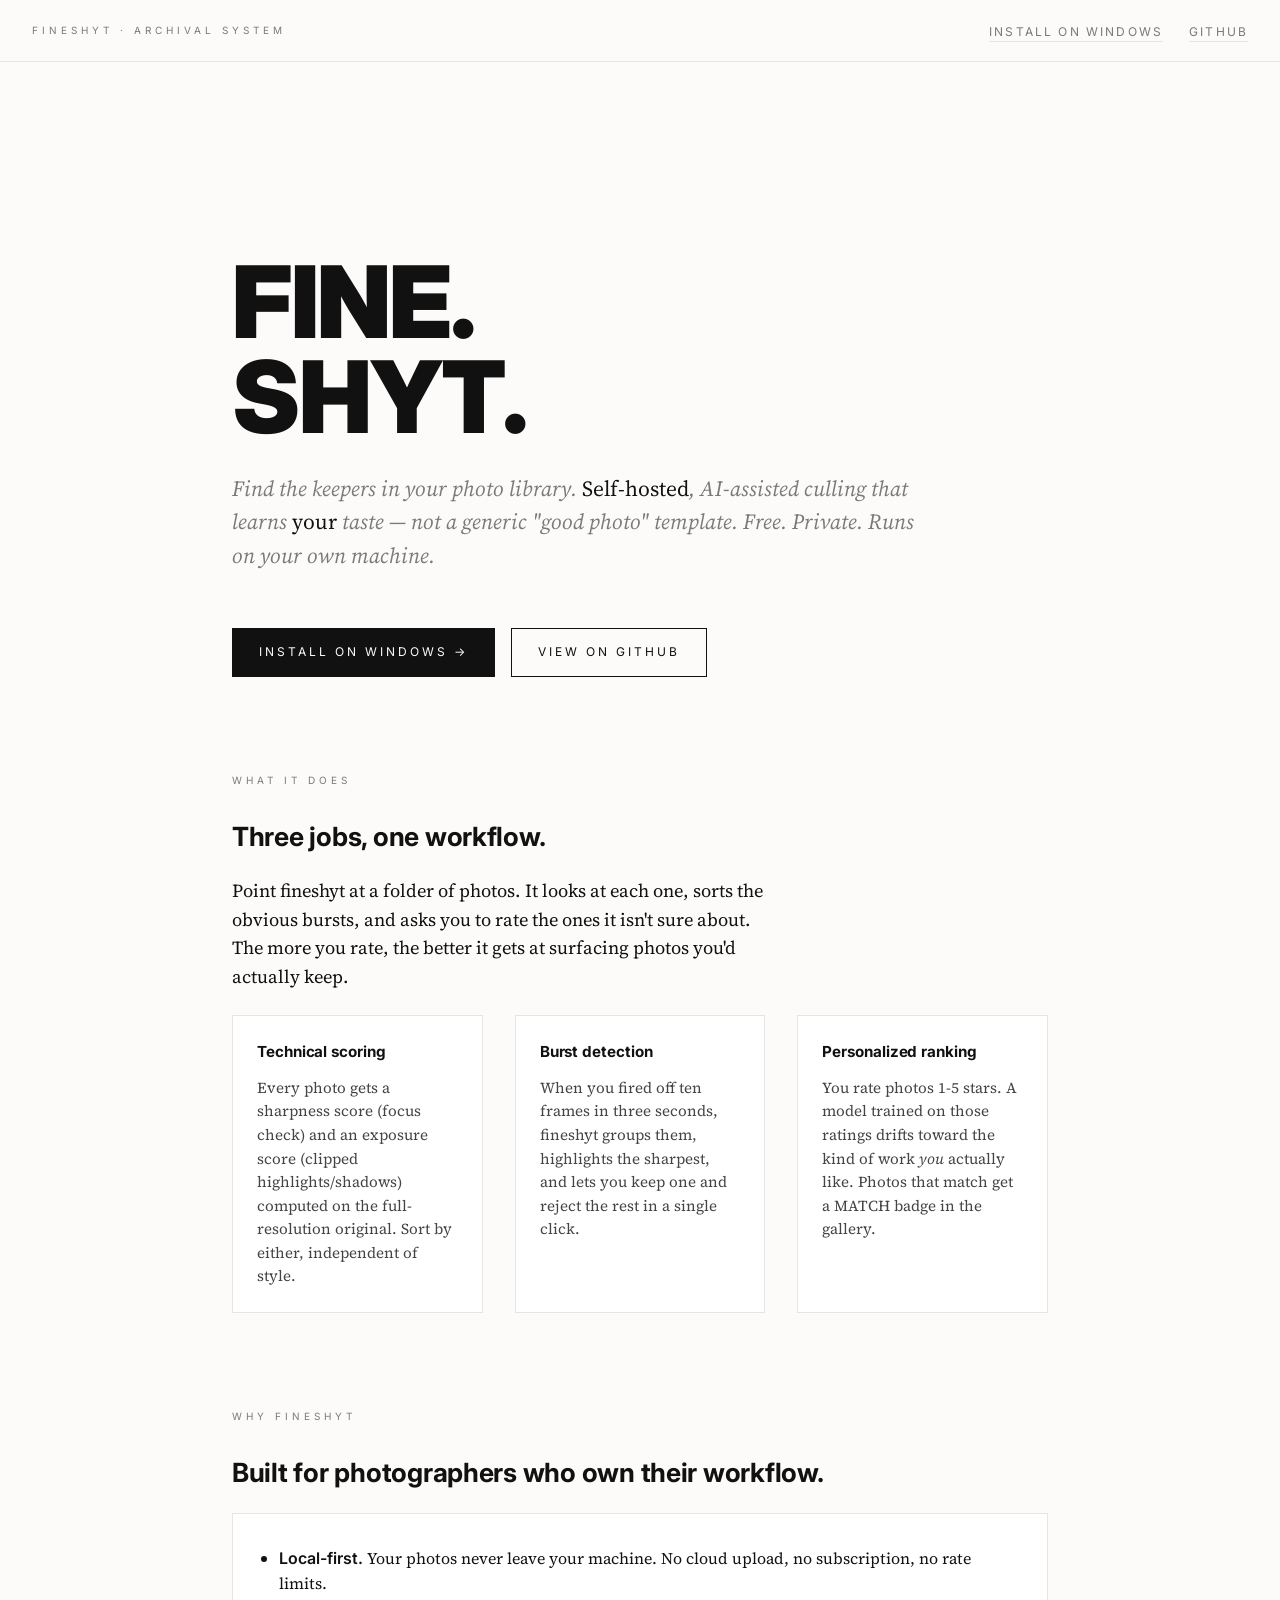
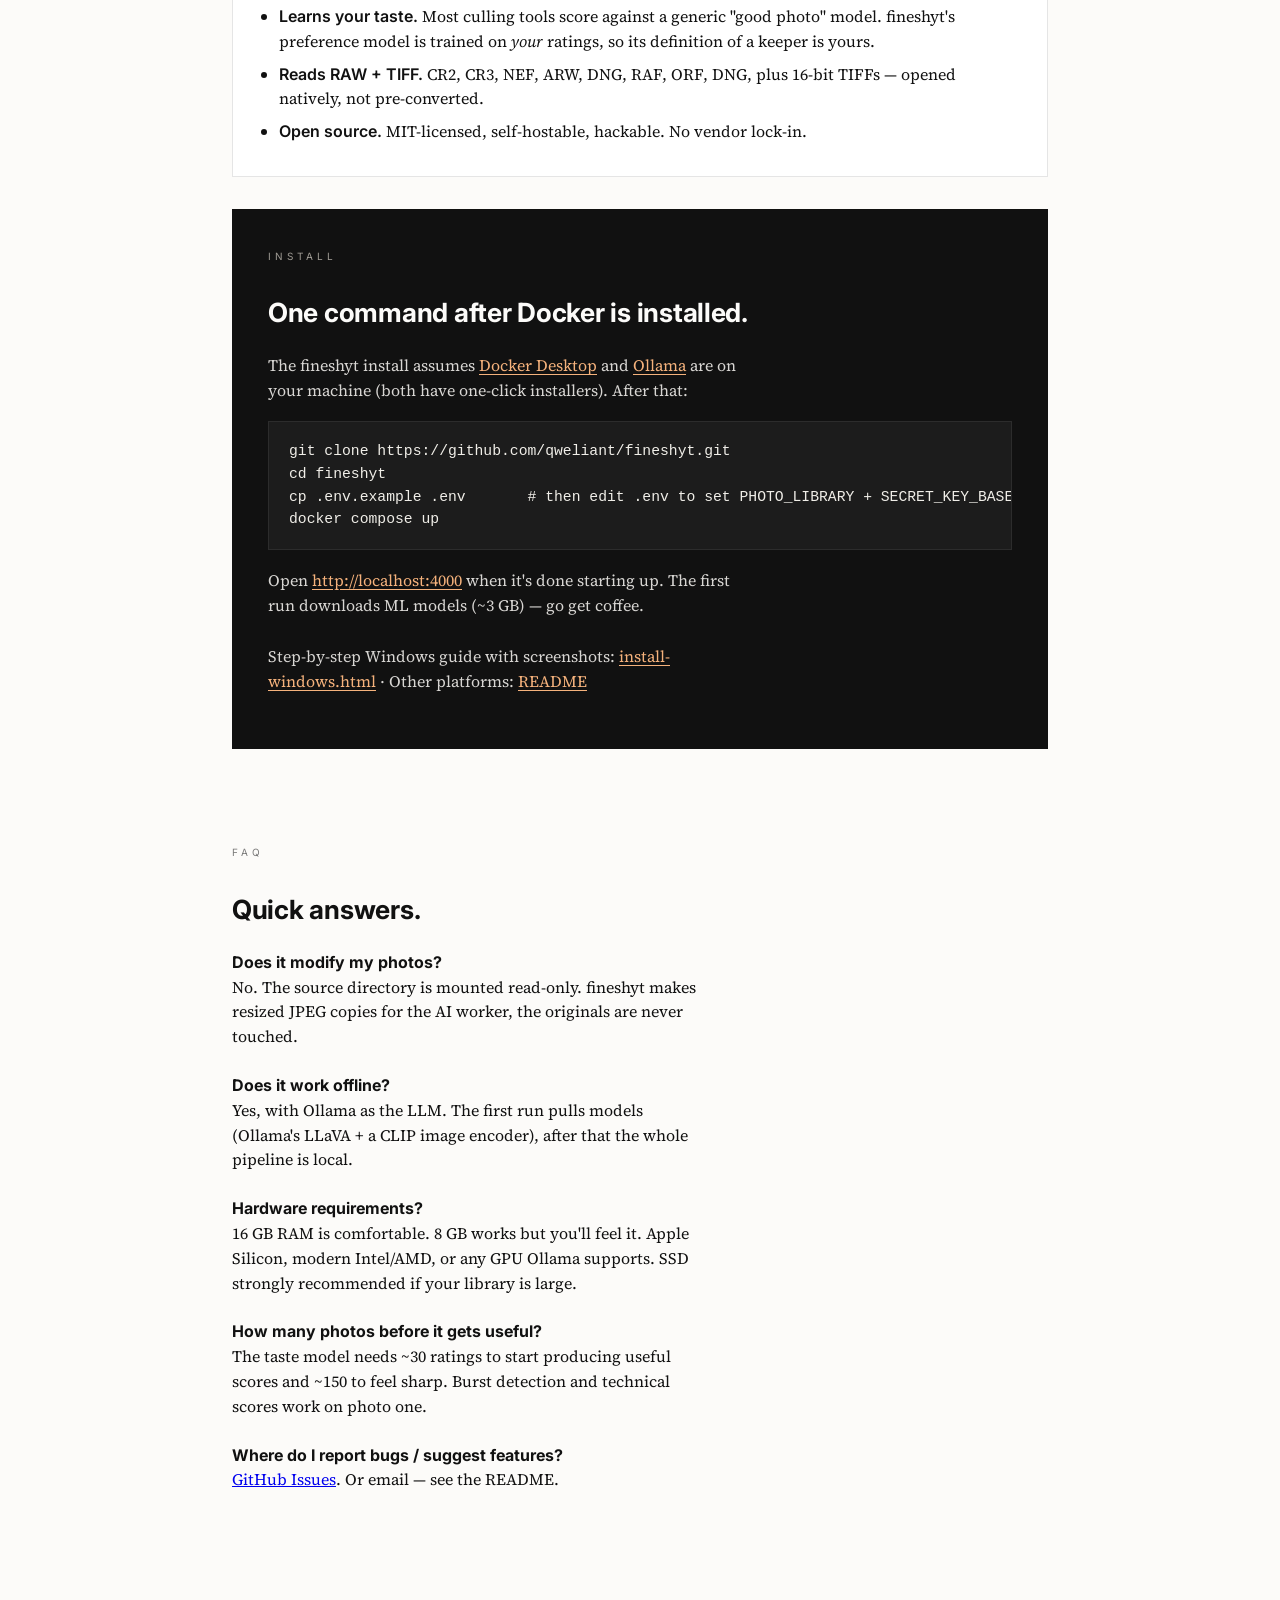
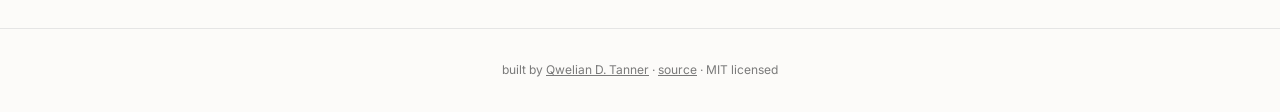
==== docs/index.html @ c496fc42 "windows nd docker distro" ====
<!doctype html>
<html lang="en">
<head>
<meta charset="utf-8" />
<meta name="viewport" content="width=device-width, initial-scale=1" />
<title>fineshyt — find the keepers in your photo library</title>
<meta name="description" content="Self-hosted, AI-assisted photo culling that learns your taste. Free, private, runs on your own machine." />
<meta property="og:title" content="fineshyt — find the keepers in your photo library" />
<meta property="og:description" content="Self-hosted, AI-assisted photo culling that learns your taste. Free, private, runs on your own machine." />
<meta property="og:type" content="website" />
<link rel="preconnect" href="https://fonts.googleapis.com" />
<link rel="preconnect" href="https://fonts.gstatic.com" crossorigin />
<link href="https://fonts.googleapis.com/css2?family=Inter:wght@400;500;700;900&family=Source+Serif+4:ital,wght@0,400;0,600;1,400&display=swap" rel="stylesheet" />
<style>
  :root {
    --bg: #fcfbf9;
    --ink: #111111;
    --muted: #7a7a7a;
    --line: #e5e5e5;
    --accent: #b94900;
  }
  * { box-sizing: border-box; }
  html, body { margin: 0; padding: 0; }
  body {
    background: var(--bg);
    color: var(--ink);
    font-family: "Source Serif 4", Georgia, serif;
    -webkit-font-smoothing: antialiased;
    text-rendering: optimizeLegibility;
    line-height: 1.55;
  }
  ::selection { background: var(--ink); color: var(--bg); }

  .sans { font-family: "Inter", system-ui, sans-serif; }
  .micro {
    font-family: "Inter", sans-serif;
    text-transform: uppercase;
    letter-spacing: 0.4em;
    font-size: 10px;
    color: var(--muted);
  }

  header {
    border-bottom: 1px solid var(--line);
    padding: 18px 32px;
    display: flex;
    justify-content: space-between;
    align-items: center;
  }
  header .links a {
    font-family: "Inter", sans-serif;
    font-size: 12px;
    text-transform: uppercase;
    letter-spacing: 0.18em;
    color: var(--muted);
    text-decoration: none;
    border-bottom: 1px solid var(--line);
    padding-bottom: 2px;
    margin-left: 22px;
  }
  header .links a:hover { color: var(--ink); border-color: var(--ink); }

  main { max-width: 880px; margin: 0 auto; padding: 96px 32px 120px; }

  .hero h1 {
    font-family: "Inter", sans-serif;
    font-weight: 900;
    font-size: clamp(3rem, 9vw, 6.25rem);
    letter-spacing: -0.02em;
    line-height: 0.95;
    margin: 0 0 28px;
  }
  .hero .lede {
    font-size: 1.35rem;
    color: var(--muted);
    font-style: italic;
    max-width: 32em;
    margin: 0 0 56px;
  }
  .hero .lede em { color: var(--ink); font-style: normal; }

  section { margin-top: 96px; }
  section > .micro { display: block; margin-bottom: 28px; }
  section h2 {
    font-family: "Inter", sans-serif;
    font-weight: 700;
    font-size: 1.65rem;
    letter-spacing: -0.01em;
    margin: 0 0 20px;
  }
  section p { margin: 0 0 16px; max-width: 60ch; }
  section p.big { font-size: 1.15rem; }

  .grid-3 {
    display: grid;
    grid-template-columns: repeat(3, 1fr);
    gap: 32px;
    margin-top: 24px;
  }
  @media (max-width: 720px) {
    .grid-3 { grid-template-columns: 1fr; }
  }
  .card {
    border: 1px solid var(--line);
    padding: 24px;
    background: white;
  }
  .card h3 {
    font-family: "Inter", sans-serif;
    font-size: 0.95rem;
    margin: 0 0 12px;
    letter-spacing: -0.005em;
  }
  .card p {
    font-size: 0.95rem;
    color: #444;
    margin: 0;
  }

  .compare {
    border: 1px solid var(--line);
    background: white;
    padding: 24px 28px;
    margin-top: 16px;
  }
  .compare ul { margin: 0; padding-left: 1.1em; }
  .compare li { margin: 8px 0; font-size: 1rem; }
  .compare li b { font-family: "Inter", sans-serif; font-weight: 600; }

  .install {
    background: var(--ink);
    color: var(--bg);
    padding: 40px 36px;
    margin-top: 32px;
  }
  .install h2 { color: var(--bg); }
  .install p { color: #d8d6d3; }
  .install code, pre {
    font-family: "JetBrains Mono", "Menlo", monospace;
    font-size: 0.92rem;
  }
  pre {
    background: #1c1c1c;
    border: 1px solid #2c2c2c;
    padding: 18px 20px;
    overflow-x: auto;
    color: #f0eee8;
    margin: 18px 0;
  }
  .install ol { margin: 0 0 0 1.2em; padding: 0; }
  .install li { margin: 14px 0; }
  .install a { color: #f5b27c; text-decoration: underline; text-underline-offset: 3px; }
  .install a:hover { color: #ffb784; }

  .cta {
    margin-top: 48px;
    display: flex;
    gap: 16px;
    flex-wrap: wrap;
  }
  .btn {
    font-family: "Inter", sans-serif;
    font-size: 12px;
    text-transform: uppercase;
    letter-spacing: 0.25em;
    padding: 14px 26px;
    text-decoration: none;
    transition: all 0.15s;
    border: 1px solid var(--ink);
  }
  .btn.primary { background: var(--ink); color: var(--bg); }
  .btn.primary:hover { background: #2a2a2a; }
  .btn.secondary { color: var(--ink); }
  .btn.secondary:hover { background: var(--ink); color: var(--bg); }

  footer {
    border-top: 1px solid var(--line);
    padding: 32px;
    color: var(--muted);
    font-size: 12px;
    font-family: "Inter", sans-serif;
    text-align: center;
  }
  footer a { color: var(--muted); }
  footer a:hover { color: var(--ink); }
</style>
</head>
<body>

<header>
  <span class="micro">fineshyt · archival system</span>
  <nav class="links">
    <a href="install-windows.html">Install on Windows</a>
    <a href="https://github.com/qweliant/fineshyt">GitHub</a>
  </nav>
</header>

<main>

  <section class="hero">
    <h1>FINE.<br/>SHYT.</h1>
    <p class="lede">
      Find the keepers in your photo library. <em>Self-hosted</em>, AI-assisted
      culling that learns <em>your</em> taste — not a generic "good photo" template.
      Free. Private. Runs on your own machine.
    </p>
    <div class="cta">
      <a href="install-windows.html" class="btn primary">Install on Windows →</a>
      <a href="https://github.com/qweliant/fineshyt" class="btn secondary">View on GitHub</a>
    </div>
  </section>

  <section>
    <span class="micro">What it does</span>
    <h2>Three jobs, one workflow.</h2>
    <p class="big">
      Point fineshyt at a folder of photos. It looks at each one, sorts the
      obvious bursts, and asks you to rate the ones it isn't sure about. The
      more you rate, the better it gets at surfacing photos you'd actually
      keep.
    </p>

    <div class="grid-3">
      <div class="card">
        <h3>Technical scoring</h3>
        <p>
          Every photo gets a sharpness score (focus check) and an exposure
          score (clipped highlights/shadows) computed on the full-resolution
          original. Sort by either, independent of style.
        </p>
      </div>
      <div class="card">
        <h3>Burst detection</h3>
        <p>
          When you fired off ten frames in three seconds, fineshyt groups
          them, highlights the sharpest, and lets you keep one and reject
          the rest in a single click.
        </p>
      </div>
      <div class="card">
        <h3>Personalized ranking</h3>
        <p>
          You rate photos 1-5 stars. A model trained on those ratings drifts
          toward the kind of work <em>you</em> actually like. Photos that
          match get a MATCH badge in the gallery.
        </p>
      </div>
    </div>
  </section>

  <section>
    <span class="micro">Why fineshyt</span>
    <h2>Built for photographers who own their workflow.</h2>

    <div class="compare">
      <ul>
        <li><b>Local-first.</b> Your photos never leave your machine. No cloud upload, no subscription, no rate limits.</li>
        <li><b>Learns your taste.</b> Most culling tools score against a generic "good photo" model. fineshyt's preference model is trained on <em>your</em> ratings, so its definition of a keeper is yours.</li>
        <li><b>Reads RAW + TIFF.</b> CR2, CR3, NEF, ARW, DNG, RAF, ORF, DNG, plus 16-bit TIFFs — opened natively, not pre-converted.</li>
        <li><b>Open source.</b> MIT-licensed, self-hostable, hackable. No vendor lock-in.</li>
      </ul>
    </div>
  </section>

  <section class="install">
    <span class="micro" style="color:#a09c95;">Install</span>
    <h2>One command after Docker is installed.</h2>
    <p>
      The fineshyt install assumes <a href="https://www.docker.com/products/docker-desktop/">Docker Desktop</a>
      and <a href="https://ollama.com/download">Ollama</a> are on your machine
      (both have one-click installers). After that:
    </p>
    <pre>git clone https://github.com/qweliant/fineshyt.git
cd fineshyt
cp .env.example .env       # then edit .env to set PHOTO_LIBRARY + SECRET_KEY_BASE
docker compose up</pre>
    <p>
      Open <a href="http://localhost:4000">http://localhost:4000</a> when
      it's done starting up. The first run downloads ML models (~3 GB) — go
      get coffee.
    </p>
    <p style="margin-top: 26px;">
      Step-by-step Windows guide with screenshots:
      <a href="install-windows.html">install-windows.html</a> ·
      Other platforms: <a href="https://github.com/qweliant/fineshyt#running-it">README</a>
    </p>
  </section>

  <section>
    <span class="micro">FAQ</span>
    <h2>Quick answers.</h2>

    <p><b class="sans">Does it modify my photos?</b><br/>
    No. The source directory is mounted read-only. fineshyt makes resized JPEG
    copies for the AI worker, the originals are never touched.</p>

    <p style="margin-top: 24px;"><b class="sans">Does it work offline?</b><br/>
    Yes, with Ollama as the LLM. The first run pulls models (Ollama's
    LLaVA + a CLIP image encoder), after that the whole pipeline is local.</p>

    <p style="margin-top: 24px;"><b class="sans">Hardware requirements?</b><br/>
    16 GB RAM is comfortable. 8 GB works but you'll feel it. Apple Silicon,
    modern Intel/AMD, or any GPU Ollama supports. SSD strongly recommended
    if your library is large.</p>

    <p style="margin-top: 24px;"><b class="sans">How many photos before it gets useful?</b><br/>
    The taste model needs ~30 ratings to start producing useful scores and
    ~150 to feel sharp. Burst detection and technical scores work on photo
    one.</p>

    <p style="margin-top: 24px;"><b class="sans">Where do I report bugs / suggest features?</b><br/>
    <a href="https://github.com/qweliant/fineshyt/issues">GitHub Issues</a>.
    Or email — see the README.</p>
  </section>

</main>

<footer>
  built by <a href="https://qwelian.com">Qwelian D. Tanner</a> ·
  <a href="https://github.com/qweliant/fineshyt">source</a> · MIT licensed
</footer>

</body>
</html>
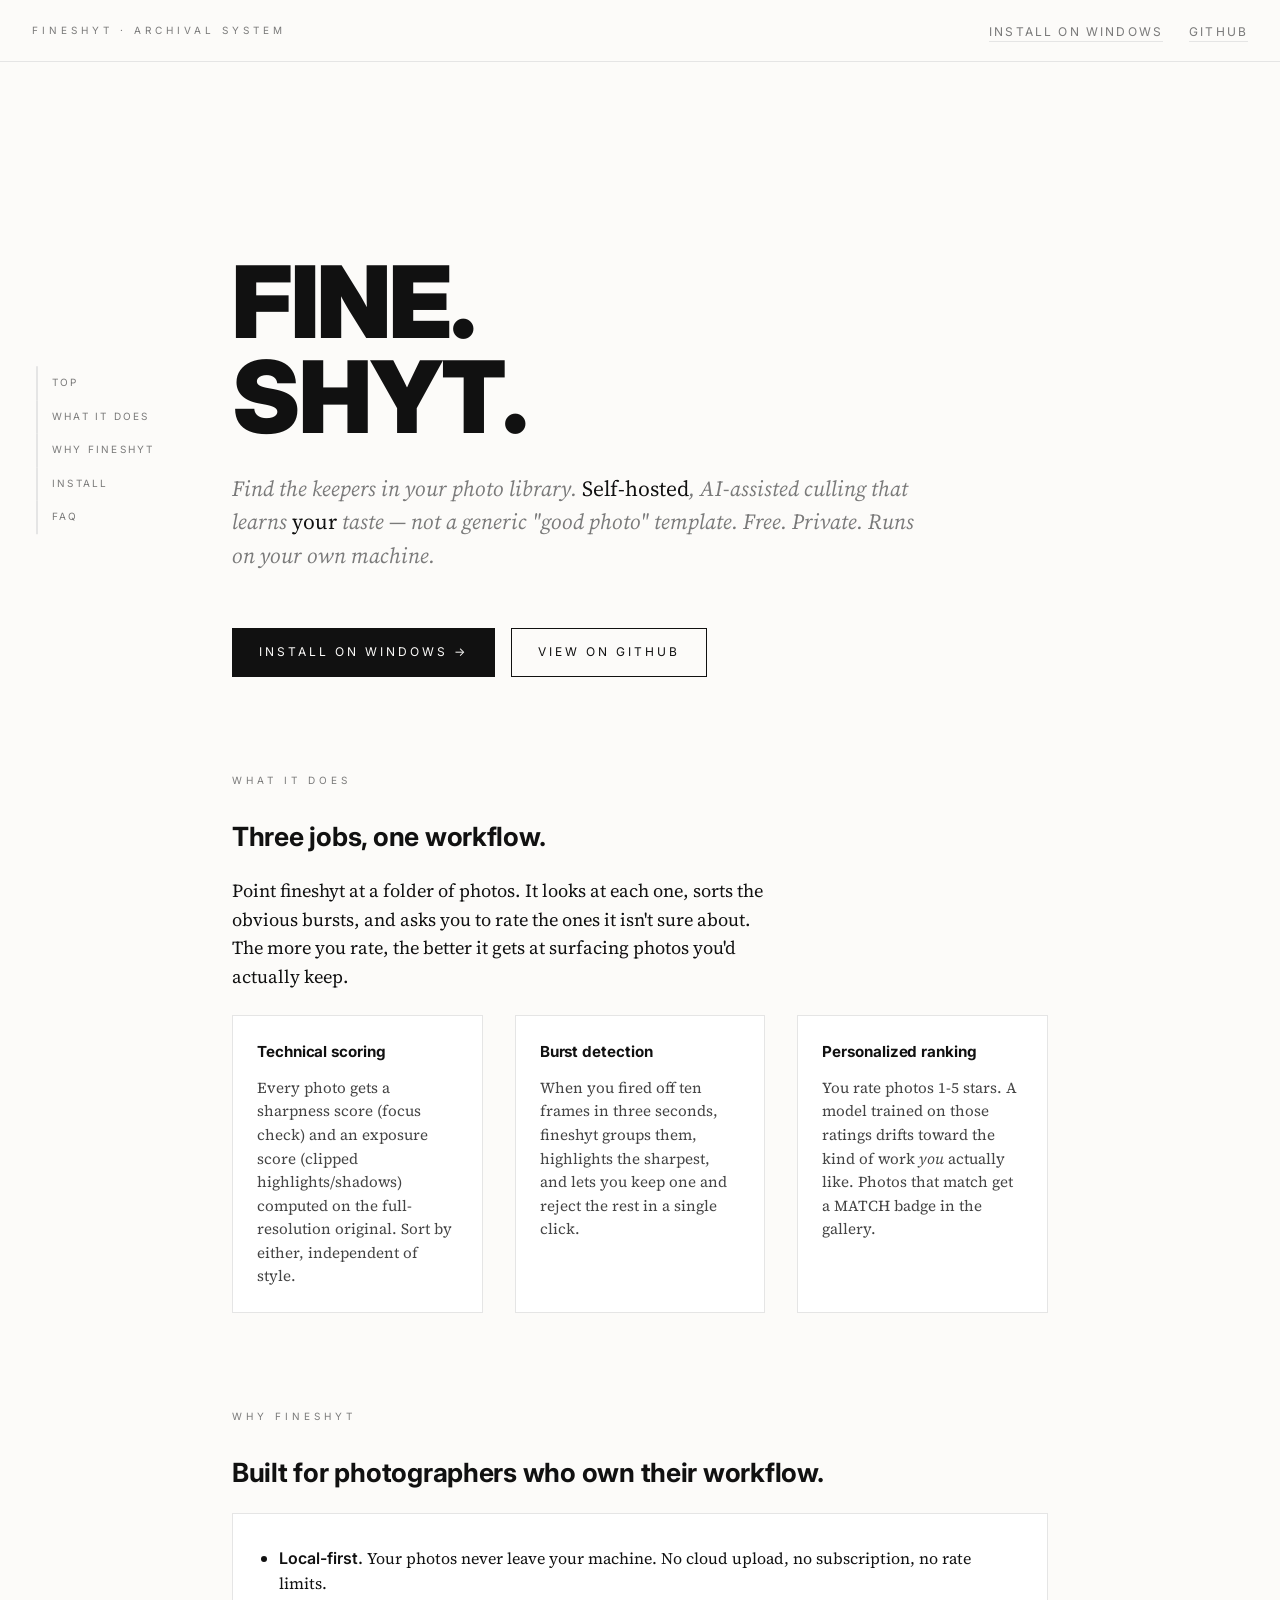
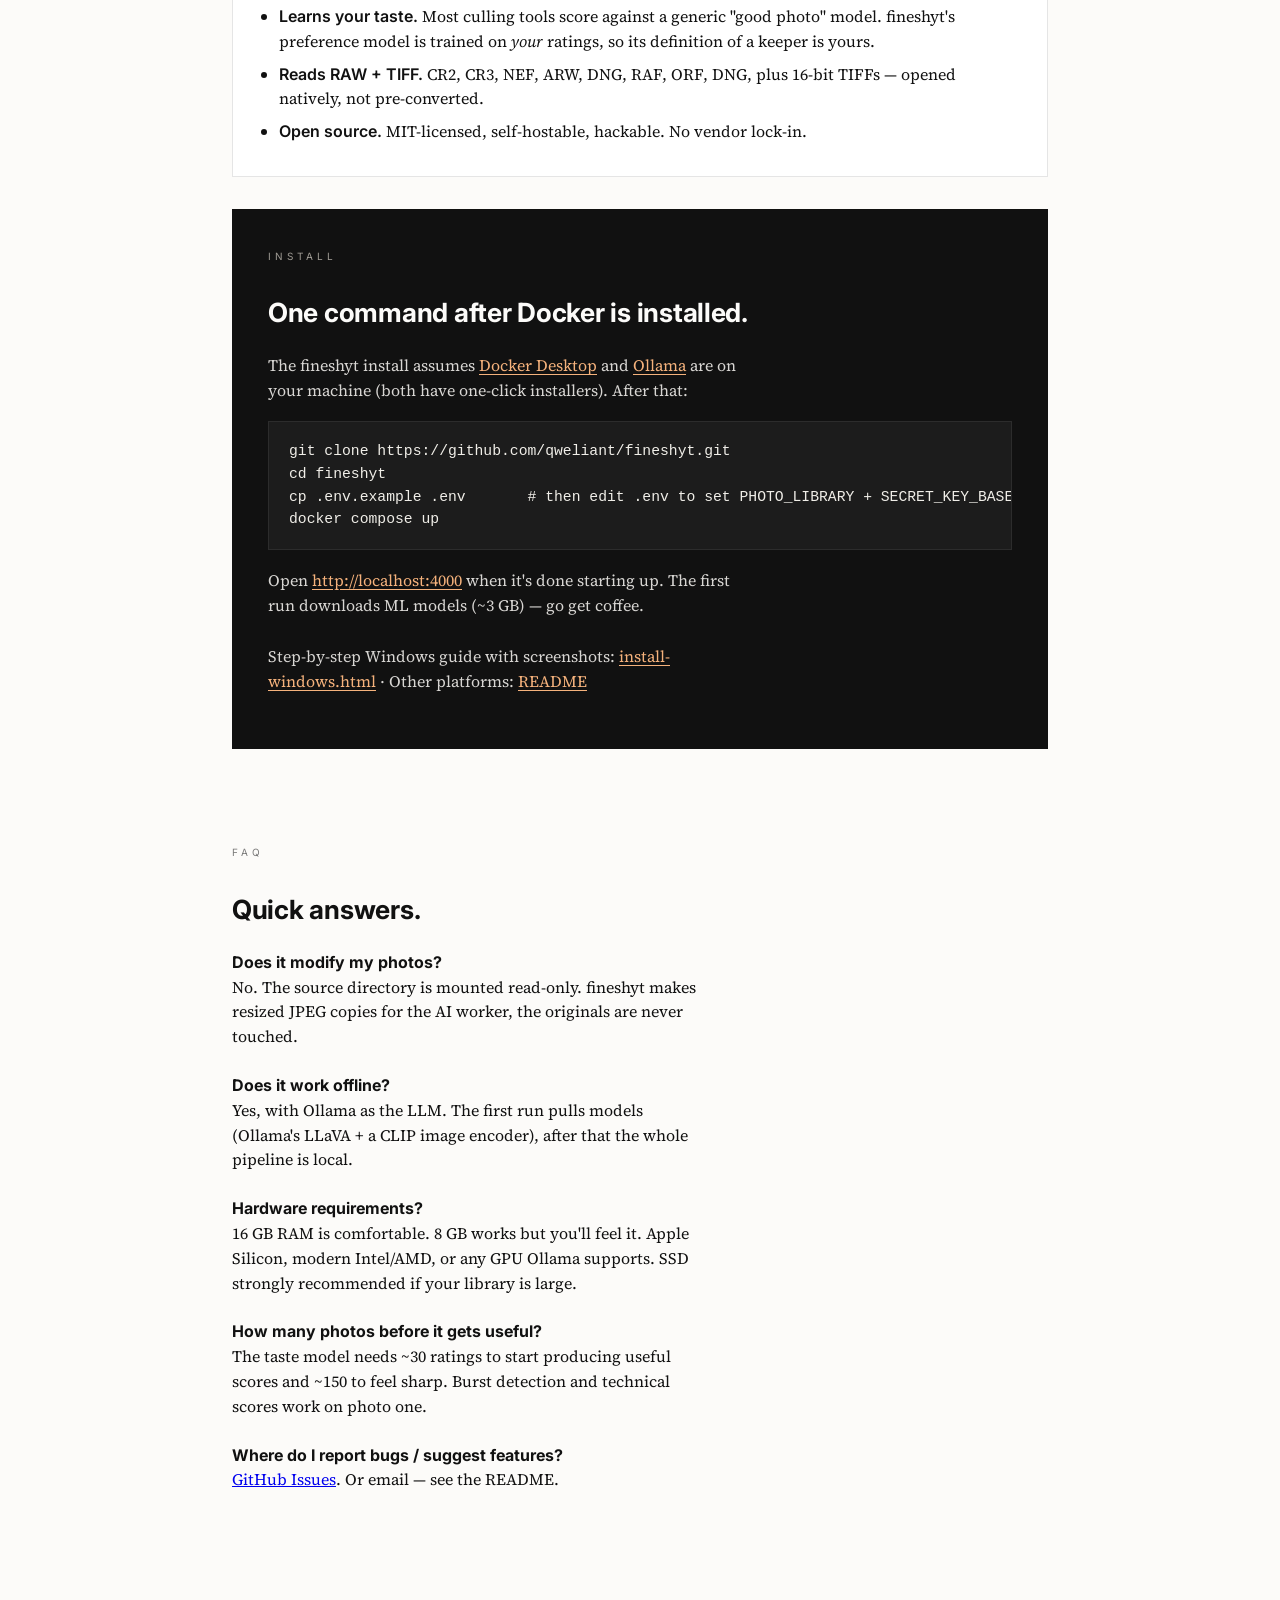
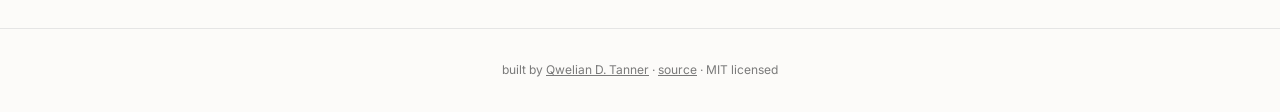
==== commit 658b359c: "todo: test flow" ====
--- a/docs/index.html
+++ b/docs/index.html
@@ -183,6 +183,39 @@
   }
   footer a { color: var(--muted); }
   footer a:hover { color: var(--ink); }
+
+  /* ---- Section nav rail ----------------------------------------- */
+  html { scroll-behavior: smooth; }
+  section { scroll-margin-top: 32px; }
+
+  .toc {
+    position: fixed;
+    top: 50%;
+    left: 36px;
+    transform: translateY(-50%);
+    z-index: 10;
+    font-family: "Inter", sans-serif;
+    font-size: 10px;
+    text-transform: uppercase;
+    letter-spacing: 0.22em;
+  }
+  .toc a {
+    display: block;
+    padding: 9px 0 9px 14px;
+    color: var(--muted);
+    text-decoration: none;
+    border-left: 2px solid var(--line);
+    transition: color 0.15s, border-color 0.15s, padding-left 0.15s;
+  }
+  .toc a:hover {
+    color: var(--ink);
+    border-color: var(--ink);
+    padding-left: 18px;
+  }
+
+  @media (max-width: 1180px) {
+    .toc { display: none; }
+  }
 </style>
 </head>
 <body>
@@ -195,9 +228,17 @@
   </nav>
 </header>
 
+<aside class="toc" aria-label="Section navigation">
+  <a href="#hero">Top</a>
+  <a href="#features">What it does</a>
+  <a href="#why">Why fineshyt</a>
+  <a href="#install">Install</a>
+  <a href="#faq">FAQ</a>
+</aside>
+
 <main>
 
-  <section class="hero">
+  <section id="hero" class="hero">
     <h1>FINE.<br/>SHYT.</h1>
     <p class="lede">
       Find the keepers in your photo library. <em>Self-hosted</em>, AI-assisted
@@ -210,7 +251,7 @@
     </div>
   </section>
 
-  <section>
+  <section id="features">
     <span class="micro">What it does</span>
     <h2>Three jobs, one workflow.</h2>
     <p class="big">
@@ -248,7 +289,7 @@
     </div>
   </section>
 
-  <section>
+  <section id="why">
     <span class="micro">Why fineshyt</span>
     <h2>Built for photographers who own their workflow.</h2>
 
@@ -262,7 +303,7 @@
     </div>
   </section>
 
-  <section class="install">
+  <section id="install" class="install">
     <span class="micro" style="color:#a09c95;">Install</span>
     <h2>One command after Docker is installed.</h2>
     <p>
@@ -286,7 +327,7 @@
     </p>
   </section>
 
-  <section>
+  <section id="faq">
     <span class="micro">FAQ</span>
     <h2>Quick answers.</h2>
 
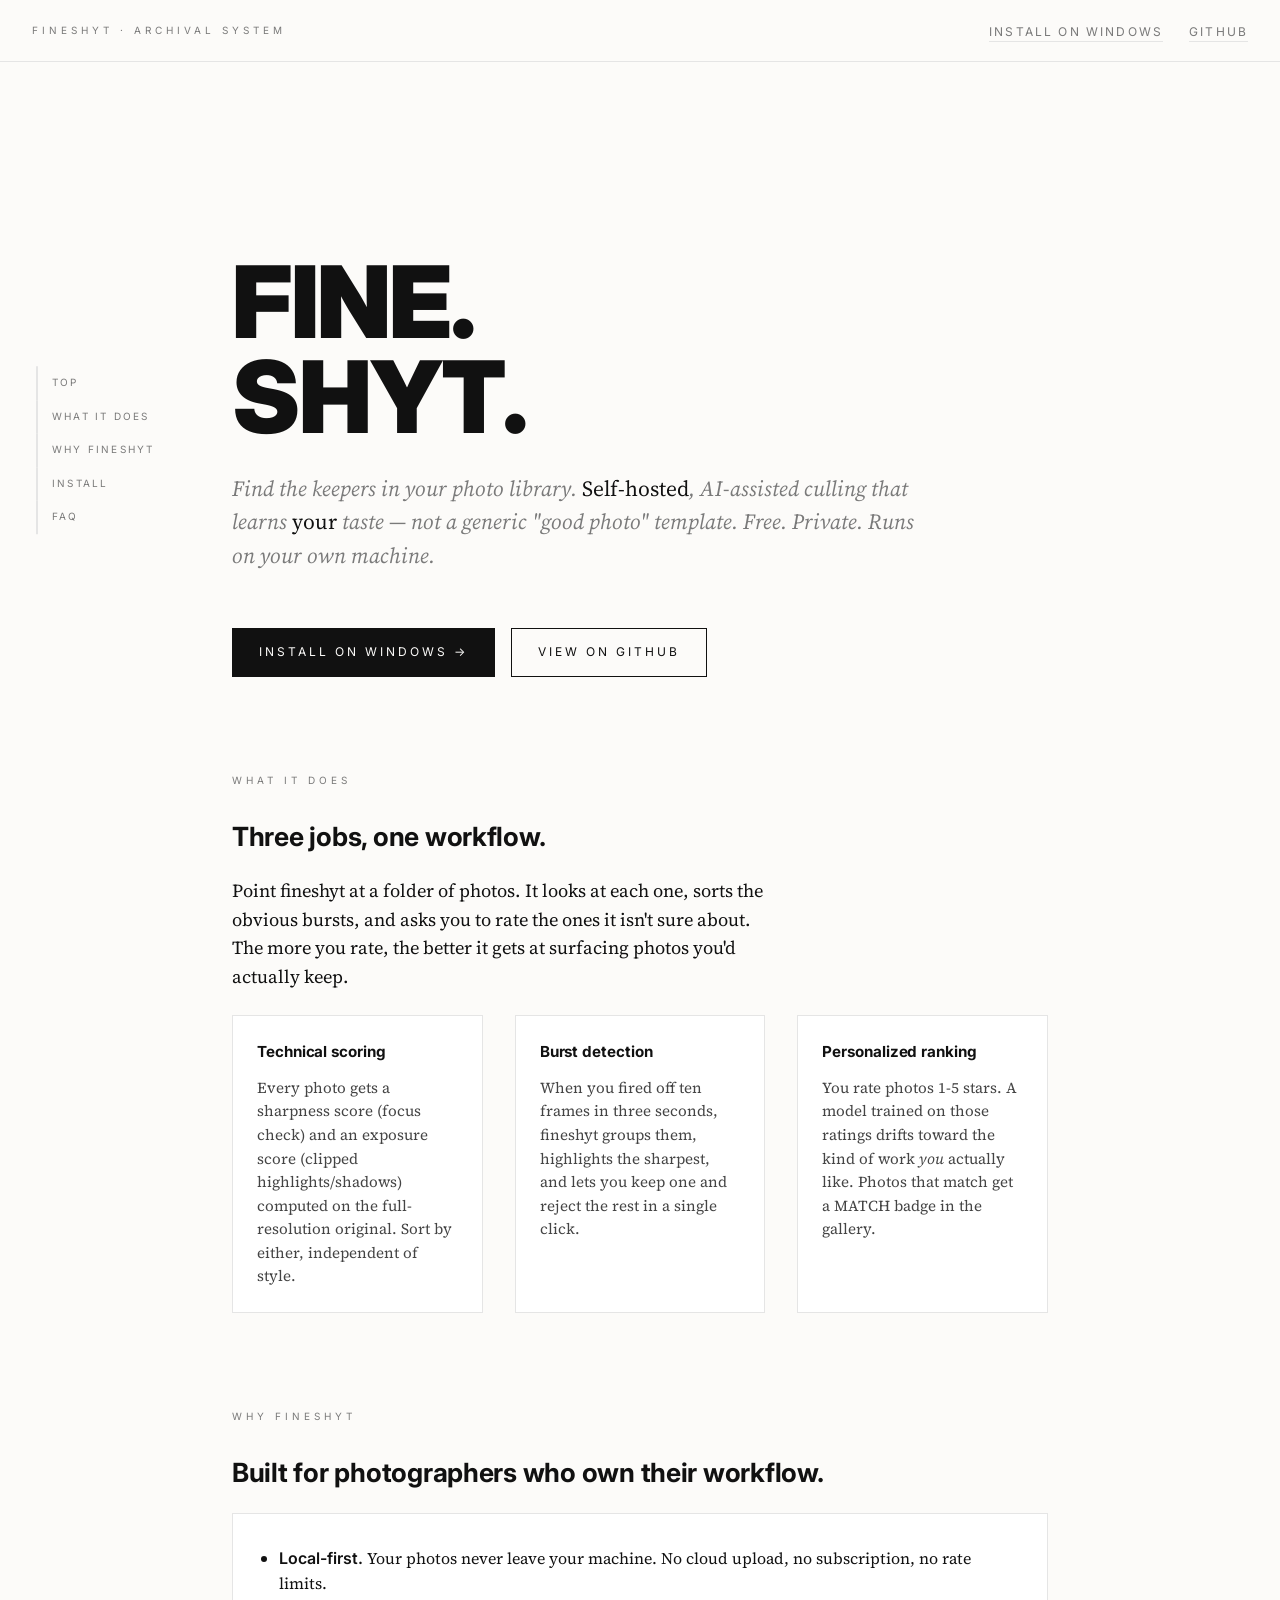
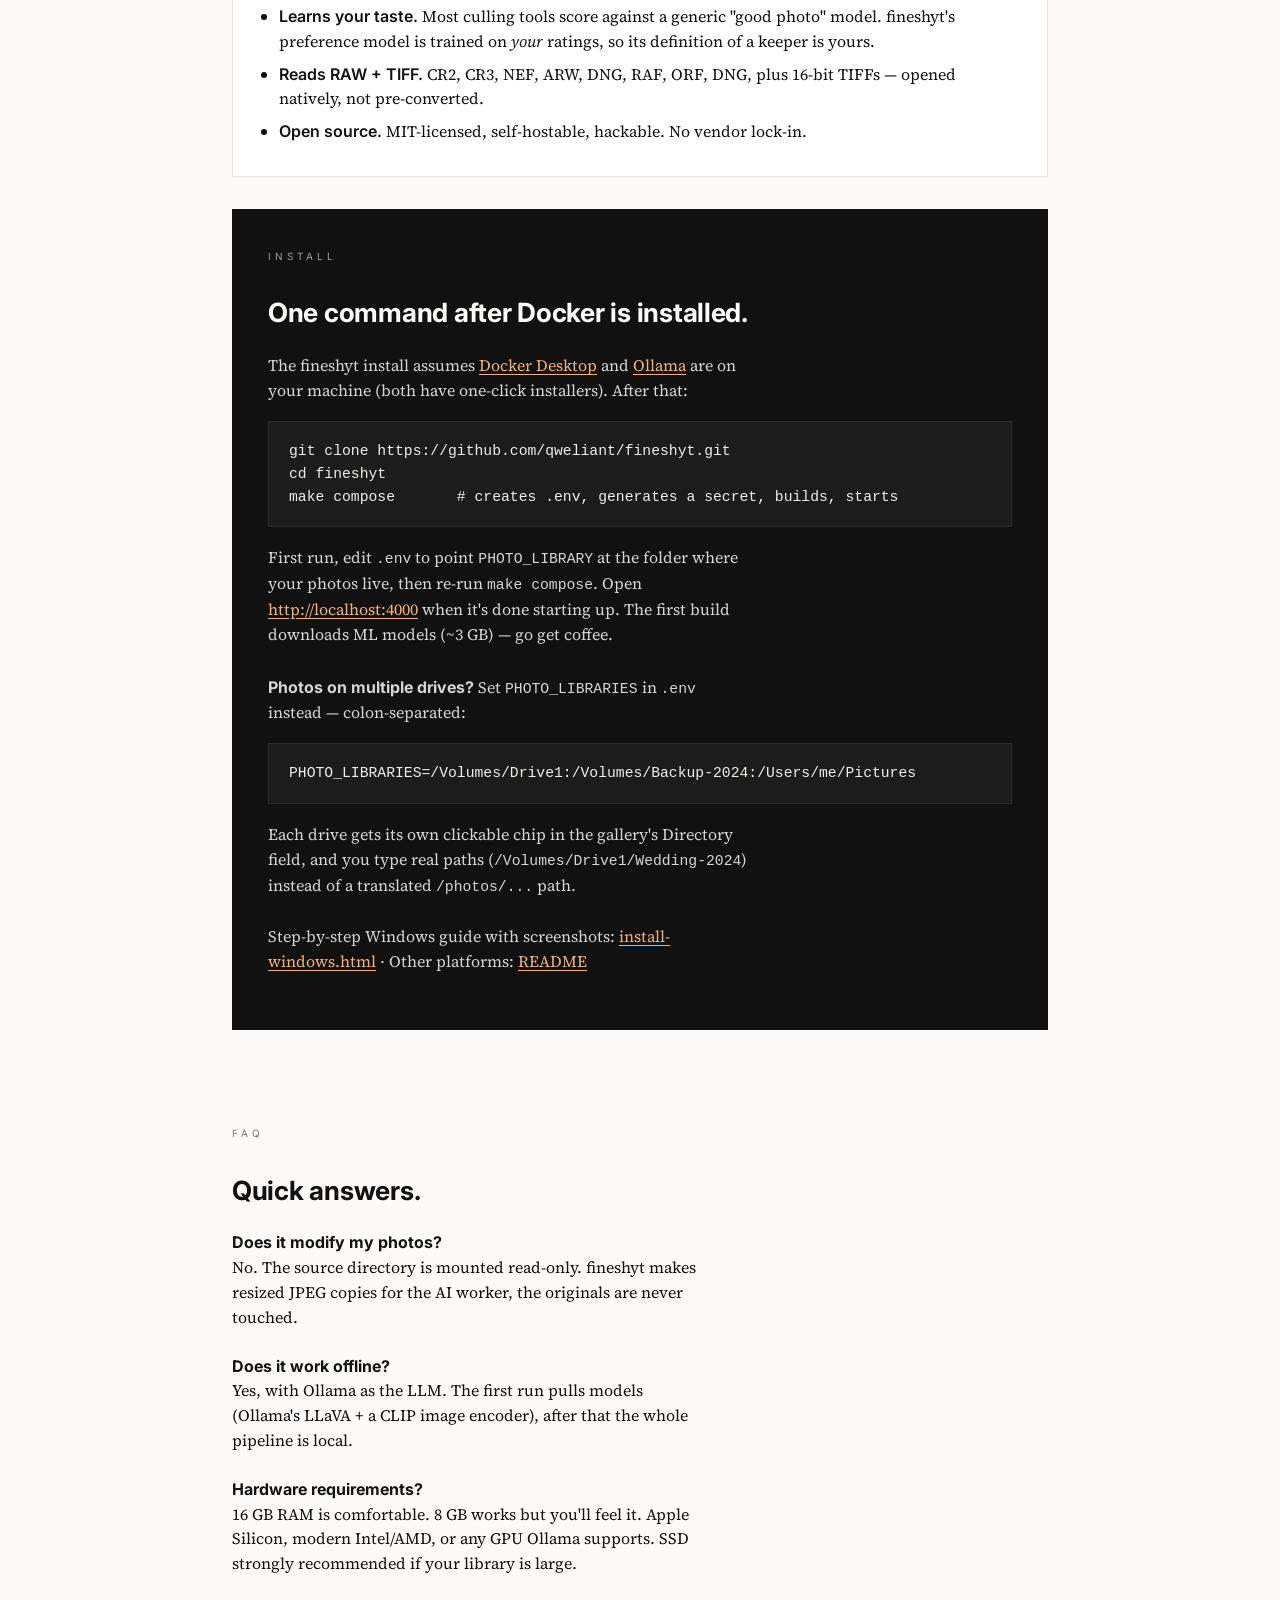
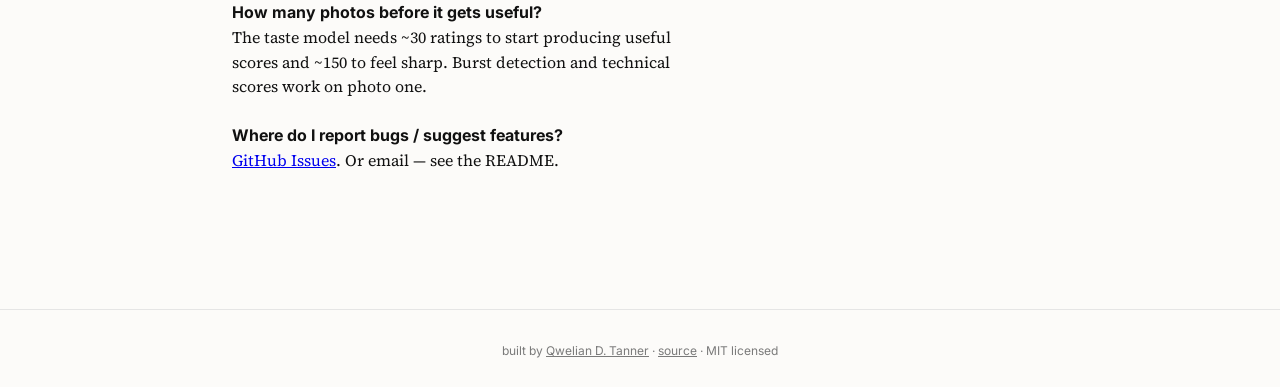
==== commit b1678842: "update stuffs" ====
--- a/docs/index.html
+++ b/docs/index.html
@@ -313,13 +313,26 @@
     </p>
     <pre>git clone https://github.com/qweliant/fineshyt.git
 cd fineshyt
-cp .env.example .env       # then edit .env to set PHOTO_LIBRARY + SECRET_KEY_BASE
-docker compose up</pre>
+make compose       # creates .env, generates a secret, builds, starts</pre>
     <p>
+      First run, edit <code>.env</code> to point <code>PHOTO_LIBRARY</code> at
+      the folder where your photos live, then re-run <code>make compose</code>.
       Open <a href="http://localhost:4000">http://localhost:4000</a> when
-      it's done starting up. The first run downloads ML models (~3 GB) — go
+      it's done starting up. The first build downloads ML models (~3 GB) — go
       get coffee.
     </p>
+
+    <p style="margin-top: 28px;">
+      <b class="sans">Photos on multiple drives?</b> Set <code>PHOTO_LIBRARIES</code>
+      in <code>.env</code> instead — colon-separated:
+    </p>
+    <pre>PHOTO_LIBRARIES=/Volumes/Drive1:/Volumes/Backup-2024:/Users/me/Pictures</pre>
+    <p>
+      Each drive gets its own clickable chip in the gallery's Directory
+      field, and you type real paths (<code>/Volumes/Drive1/Wedding-2024</code>)
+      instead of a translated <code>/photos/...</code> path.
+    </p>
+
     <p style="margin-top: 26px;">
       Step-by-step Windows guide with screenshots:
       <a href="install-windows.html">install-windows.html</a> ·
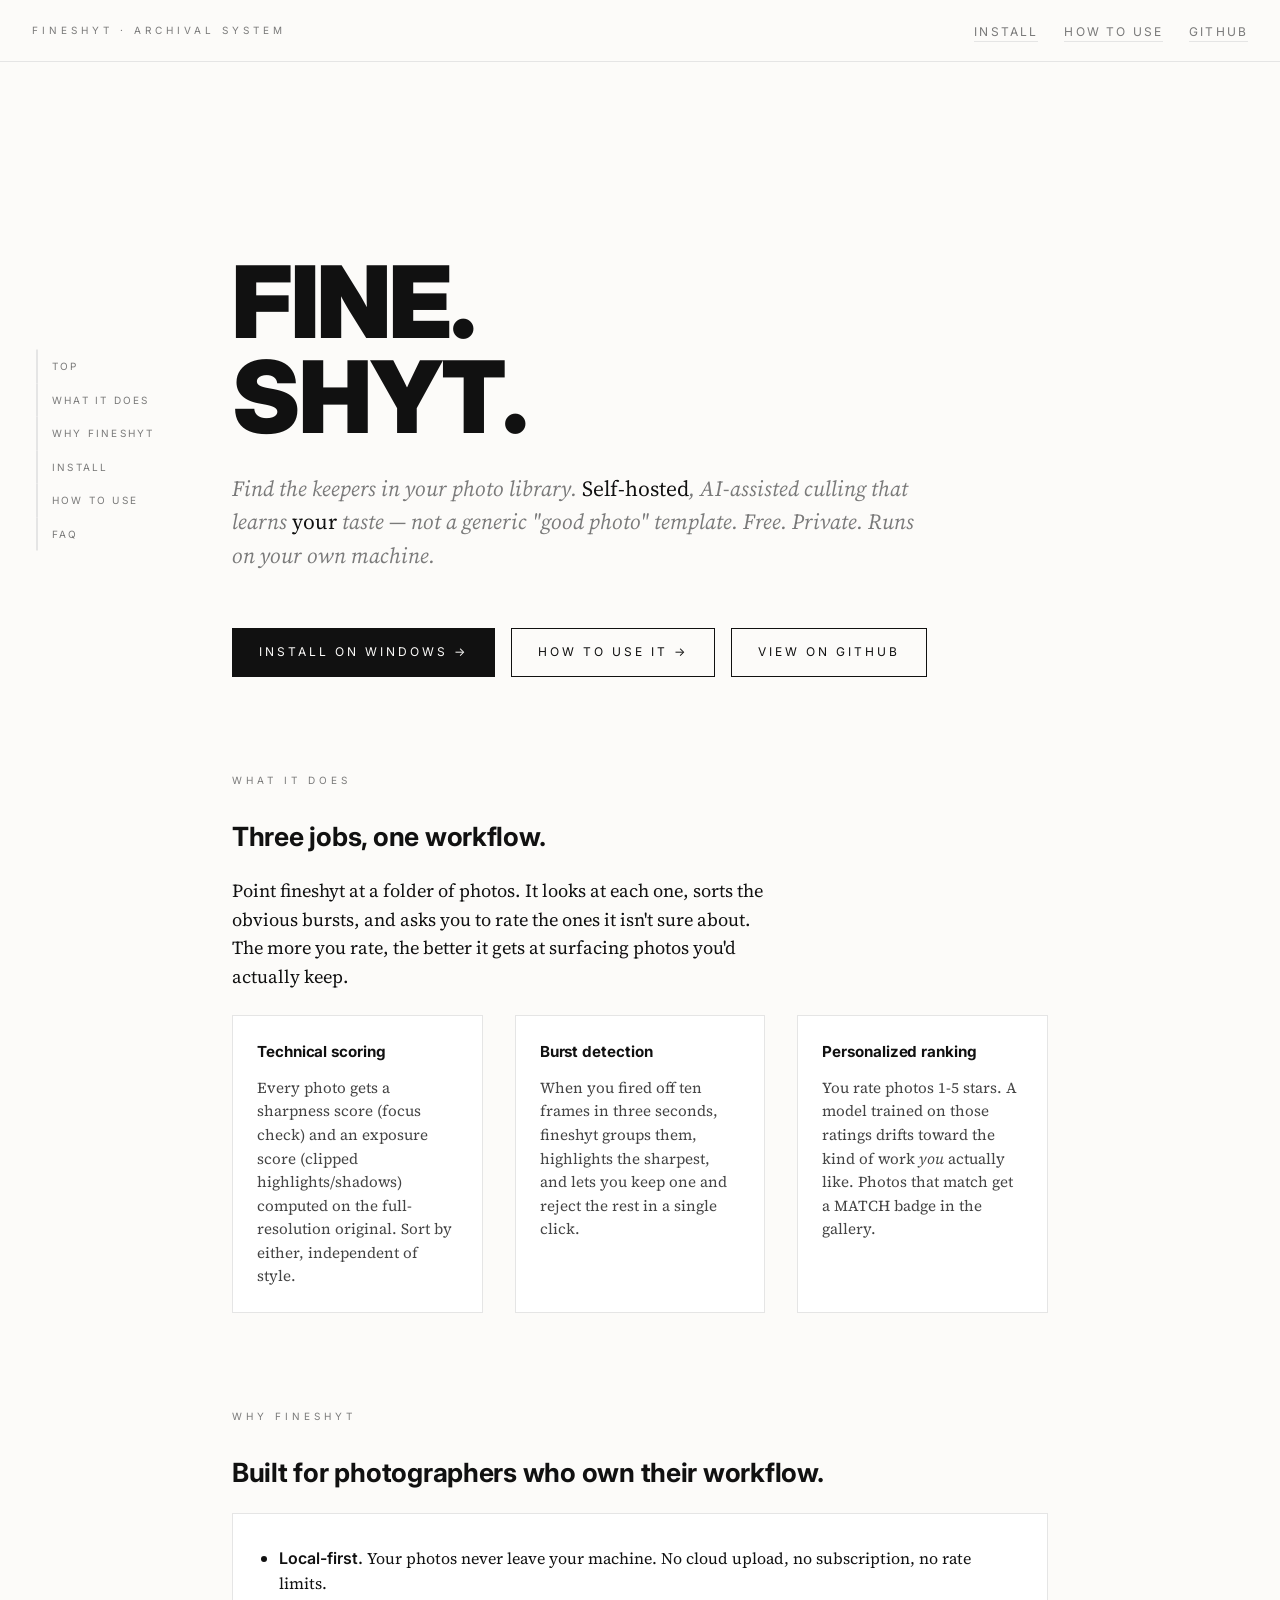
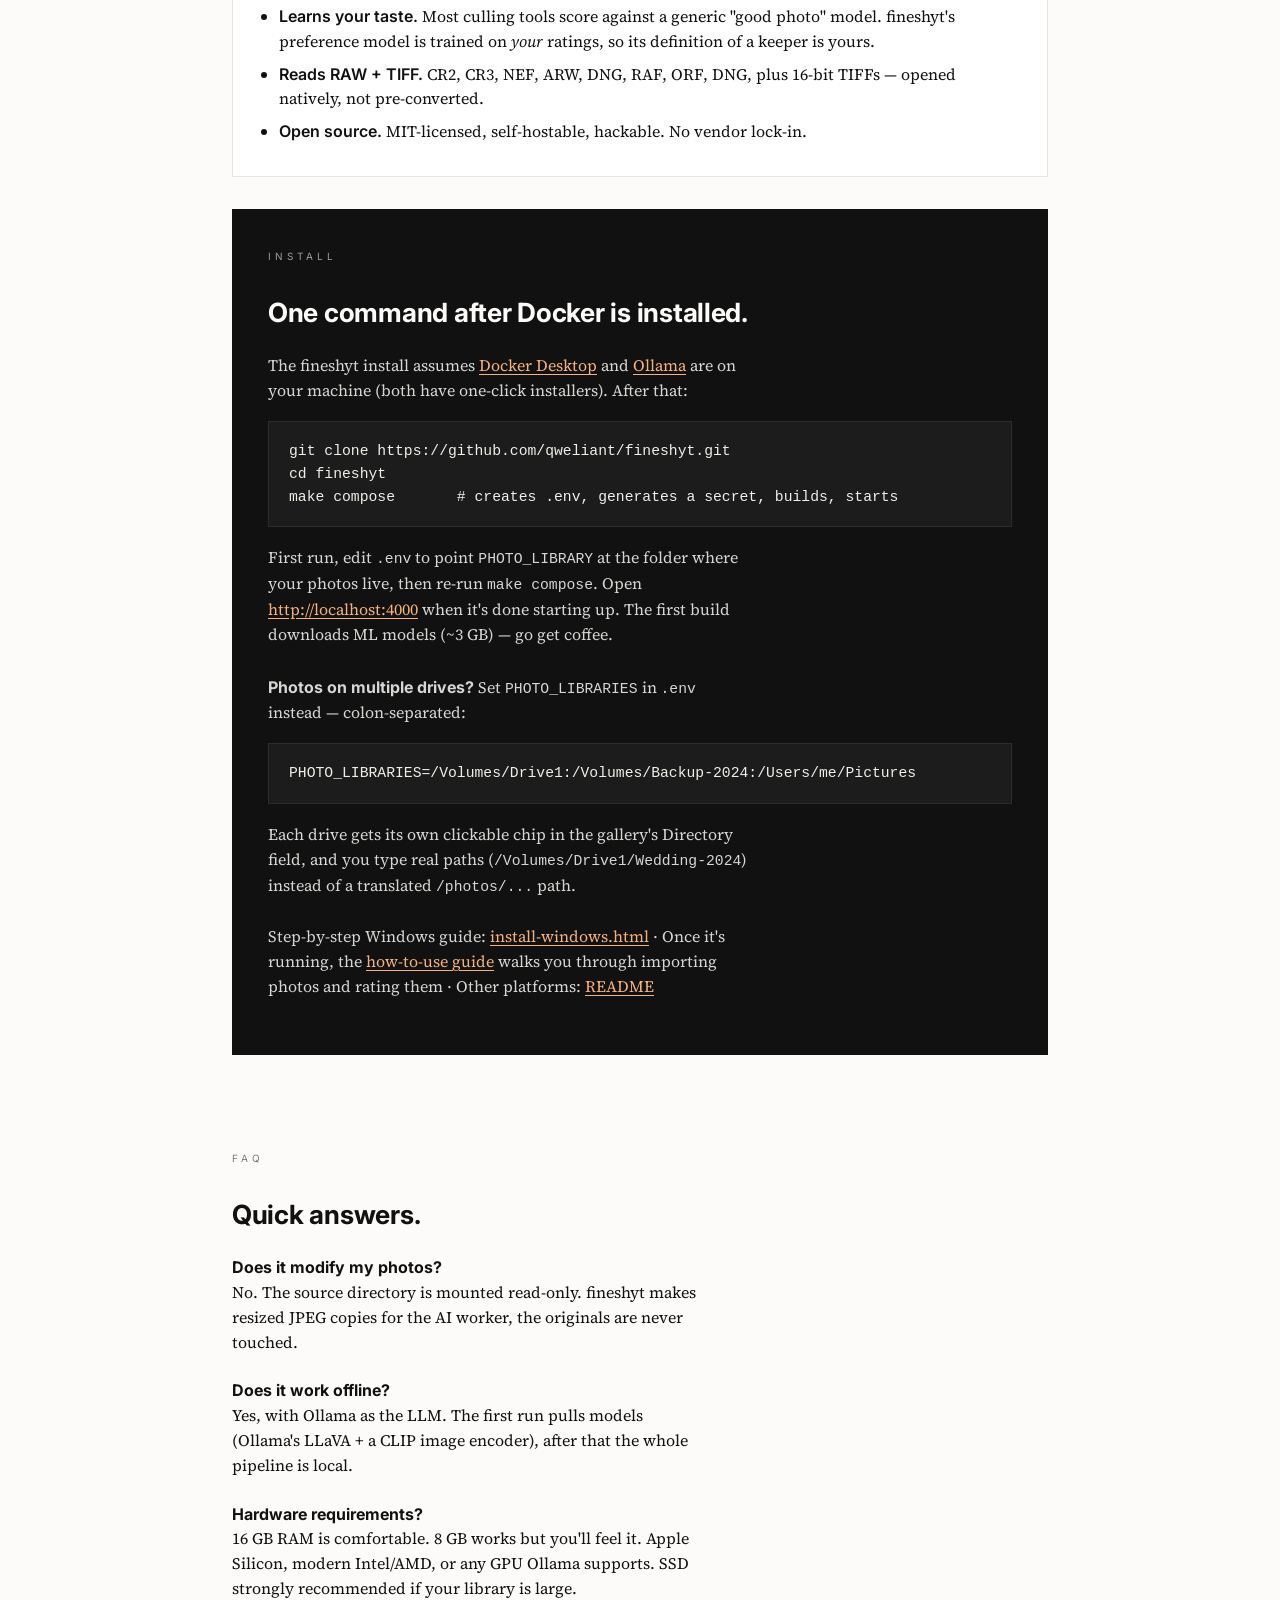
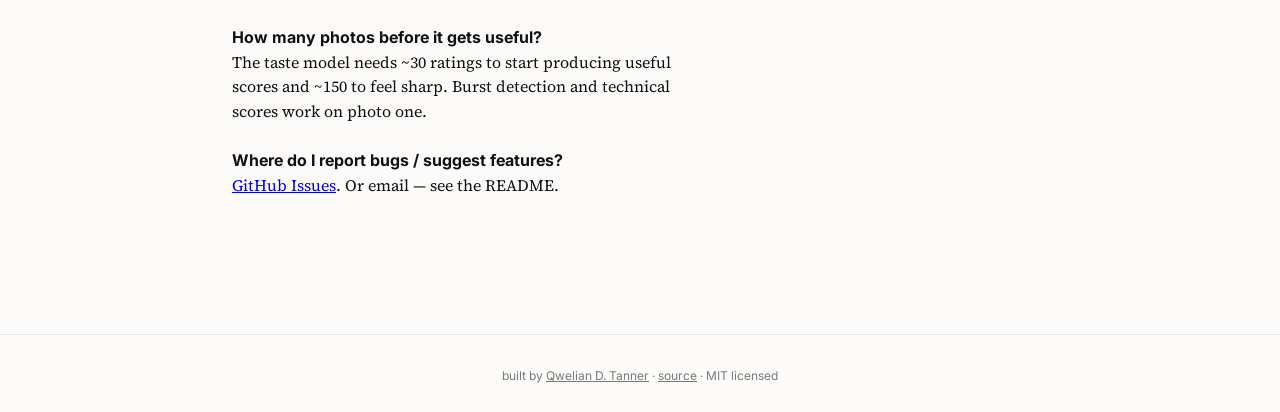
==== commit dc2536dc: "fix path issues in docker" ====
--- a/docs/index.html
+++ b/docs/index.html
@@ -223,7 +223,8 @@
 <header>
   <span class="micro">fineshyt · archival system</span>
   <nav class="links">
-    <a href="install-windows.html">Install on Windows</a>
+    <a href="install-windows.html">Install</a>
+    <a href="using-fineshyt.html">How to use</a>
     <a href="https://github.com/qweliant/fineshyt">GitHub</a>
   </nav>
 </header>
@@ -233,6 +234,7 @@
   <a href="#features">What it does</a>
   <a href="#why">Why fineshyt</a>
   <a href="#install">Install</a>
+  <a href="using-fineshyt.html">How to use</a>
   <a href="#faq">FAQ</a>
 </aside>
 
@@ -247,6 +249,7 @@
     </p>
     <div class="cta">
       <a href="install-windows.html" class="btn primary">Install on Windows →</a>
+      <a href="using-fineshyt.html" class="btn secondary">How to use it →</a>
       <a href="https://github.com/qweliant/fineshyt" class="btn secondary">View on GitHub</a>
     </div>
   </section>
@@ -334,8 +337,11 @@
     </p>
 
     <p style="margin-top: 26px;">
-      Step-by-step Windows guide with screenshots:
+      Step-by-step Windows guide:
       <a href="install-windows.html">install-windows.html</a> ·
+      Once it's running, the
+      <a href="using-fineshyt.html">how-to-use guide</a> walks you through
+      importing photos and rating them ·
       Other platforms: <a href="https://github.com/qweliant/fineshyt#running-it">README</a>
     </p>
   </section>
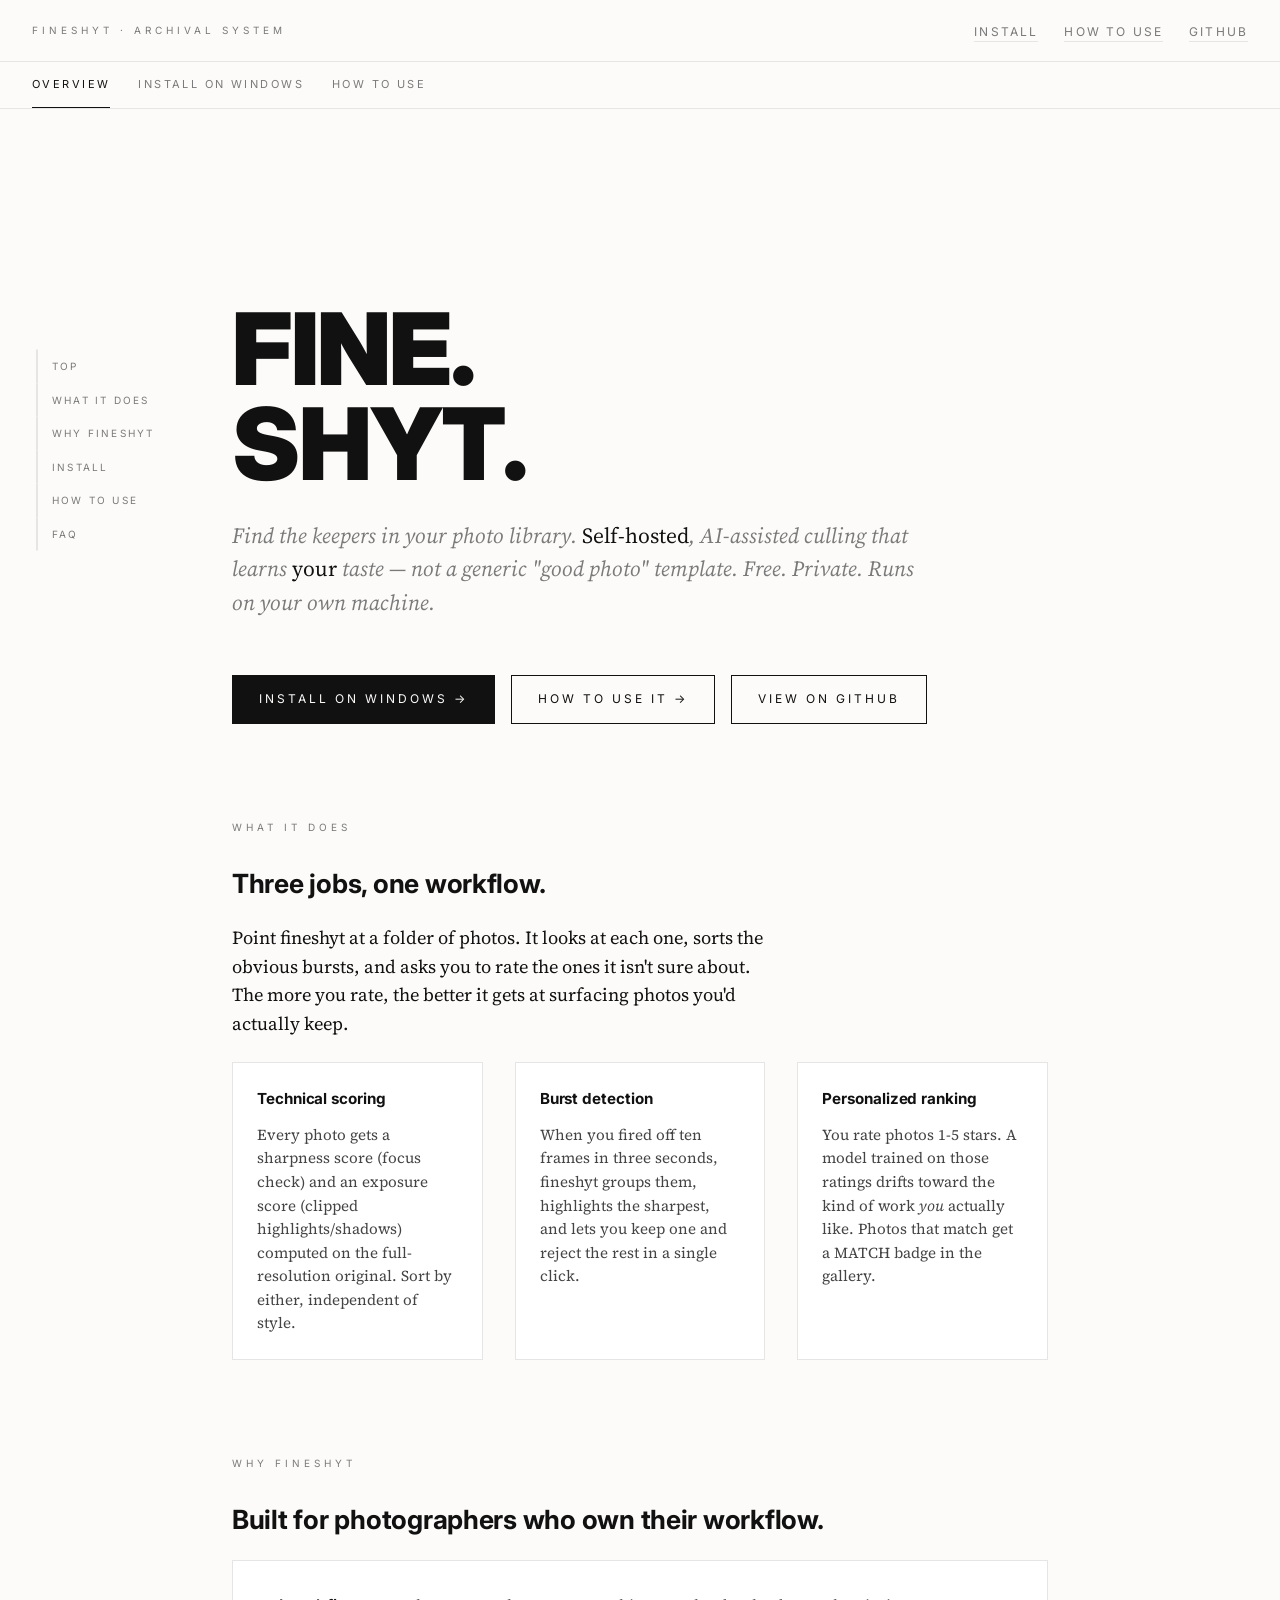
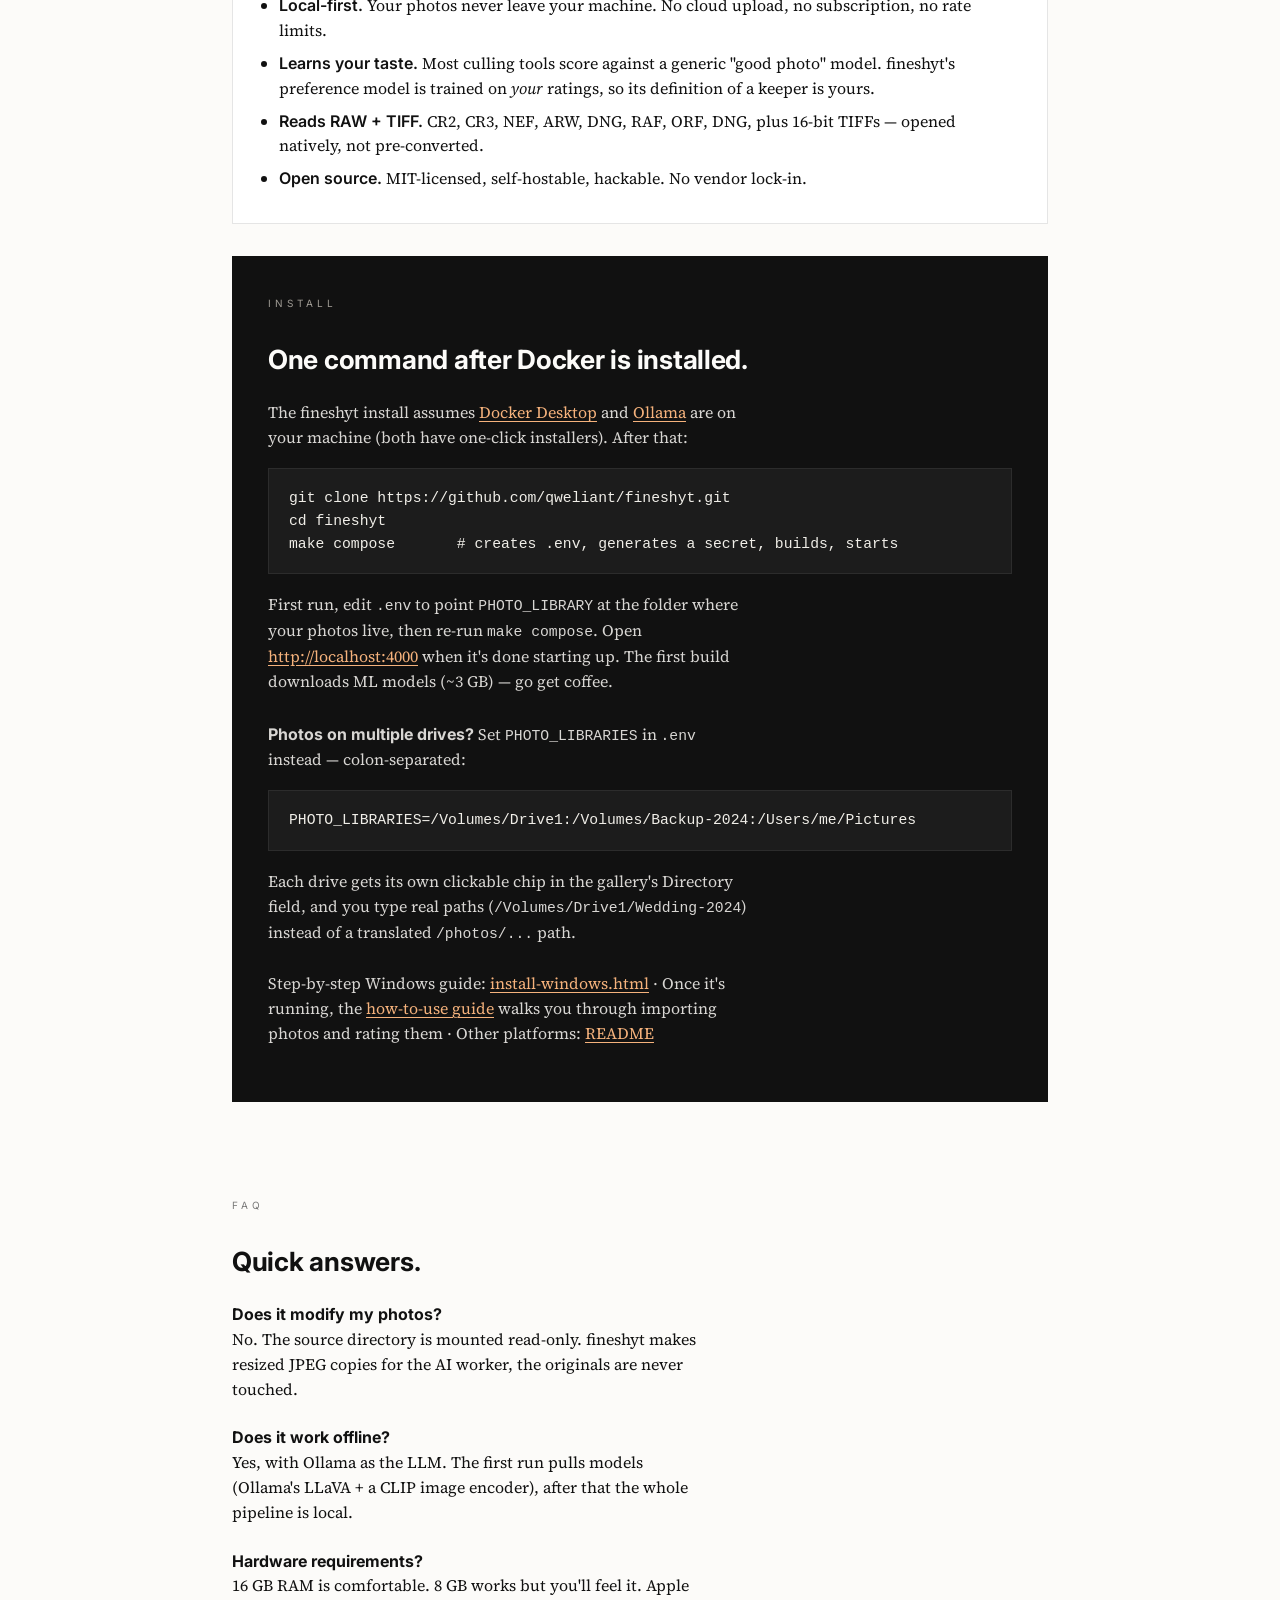
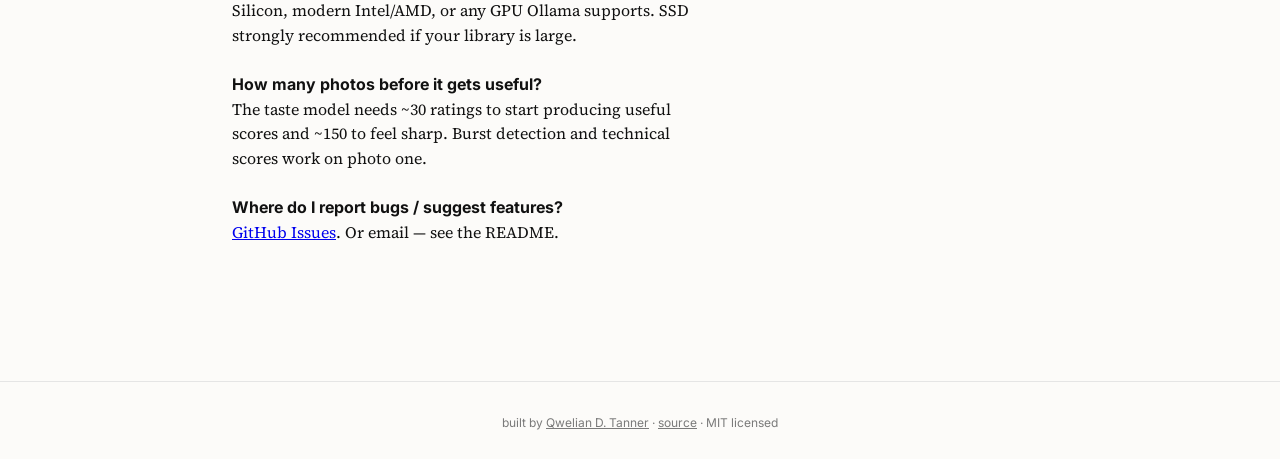
==== commit a1af2112: "nav better" ====
--- a/docs/index.html
+++ b/docs/index.html
@@ -216,6 +216,34 @@
   @media (max-width: 1180px) {
     .toc { display: none; }
   }
+
+  /* ---- Docs page tabs (cross-page nav) -------------------------- */
+  .docs-tabs {
+    border-bottom: 1px solid var(--line);
+    padding: 0 32px;
+    display: flex;
+    gap: 28px;
+    background: var(--bg);
+    overflow-x: auto;
+  }
+  .docs-tabs a {
+    font-family: "Inter", sans-serif;
+    font-size: 11px;
+    text-transform: uppercase;
+    letter-spacing: 0.22em;
+    color: var(--muted);
+    text-decoration: none;
+    padding: 14px 0;
+    border-bottom: 2px solid transparent;
+    margin-bottom: -1px;
+    transition: color 0.15s, border-color 0.15s;
+    white-space: nowrap;
+  }
+  .docs-tabs a:hover { color: var(--ink); }
+  .docs-tabs a[aria-current="page"] {
+    color: var(--ink);
+    border-color: var(--ink);
+  }
 </style>
 </head>
 <body>
@@ -228,6 +256,12 @@
     <a href="https://github.com/qweliant/fineshyt">GitHub</a>
   </nav>
 </header>
+
+<nav class="docs-tabs" aria-label="Documentation pages">
+  <a href="index.html" aria-current="page">Overview</a>
+  <a href="install-windows.html">Install on Windows</a>
+  <a href="using-fineshyt.html">How to use</a>
+</nav>
 
 <aside class="toc" aria-label="Section navigation">
   <a href="#hero">Top</a>
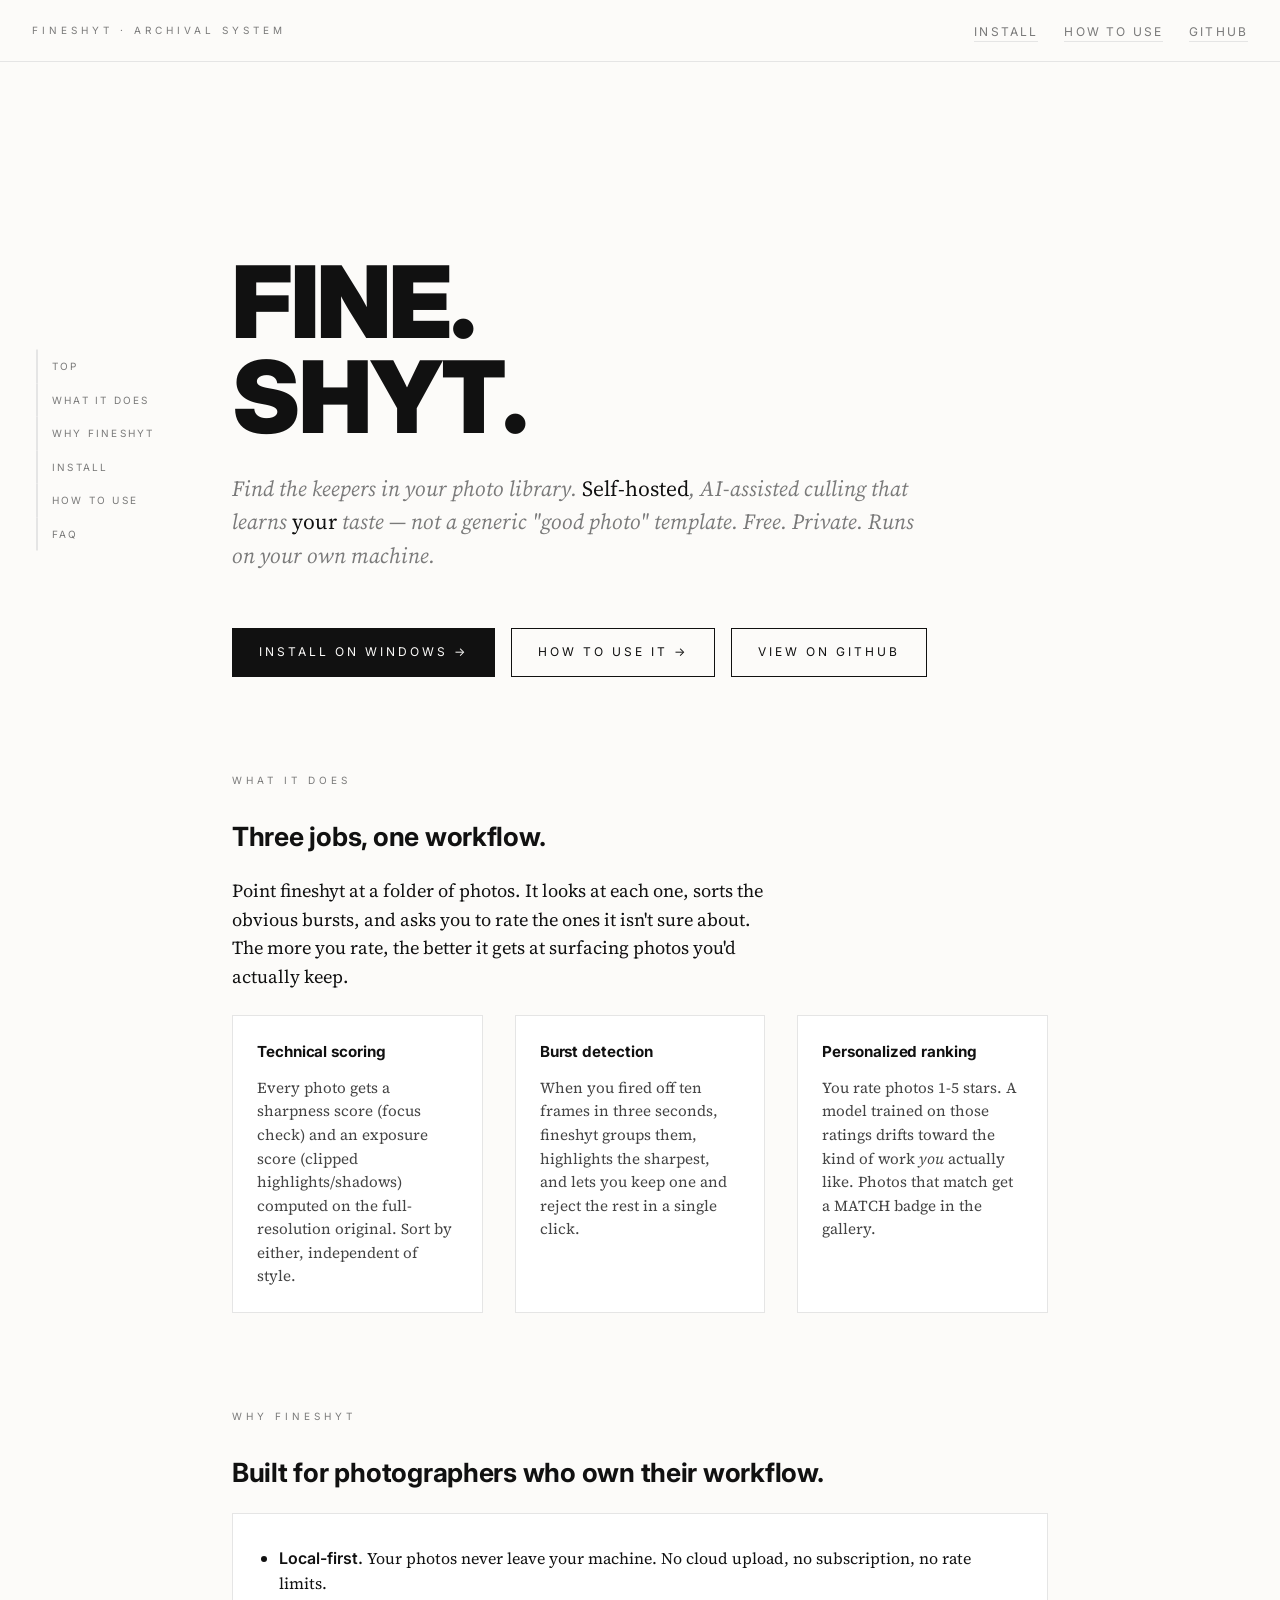
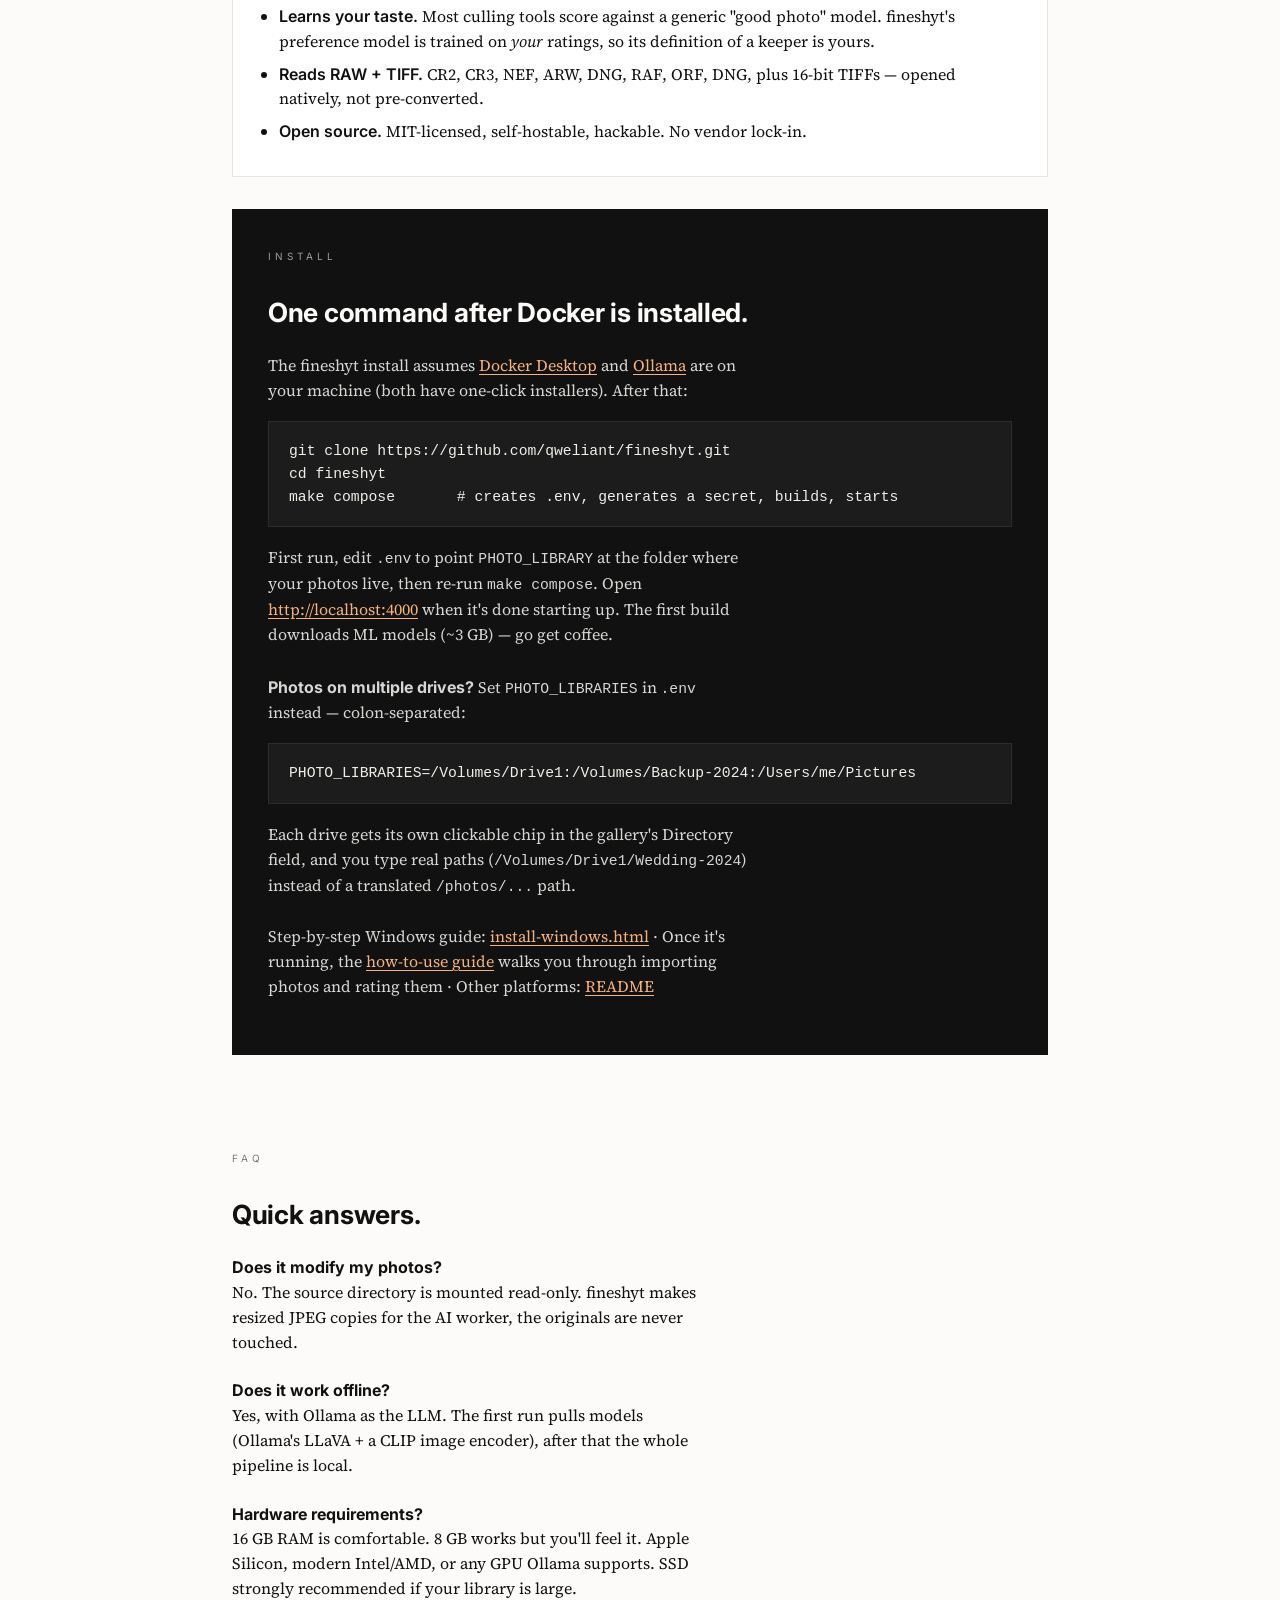
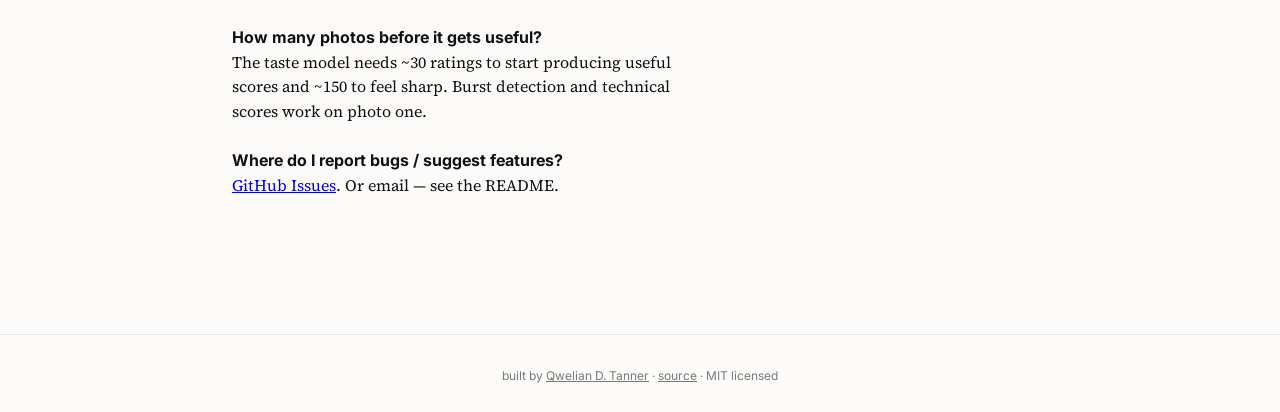
==== commit 242bcaac: "actually doc changes" ====
--- a/docs/index.html
+++ b/docs/index.html
@@ -216,34 +216,6 @@
   @media (max-width: 1180px) {
     .toc { display: none; }
   }
-
-  /* ---- Docs page tabs (cross-page nav) -------------------------- */
-  .docs-tabs {
-    border-bottom: 1px solid var(--line);
-    padding: 0 32px;
-    display: flex;
-    gap: 28px;
-    background: var(--bg);
-    overflow-x: auto;
-  }
-  .docs-tabs a {
-    font-family: "Inter", sans-serif;
-    font-size: 11px;
-    text-transform: uppercase;
-    letter-spacing: 0.22em;
-    color: var(--muted);
-    text-decoration: none;
-    padding: 14px 0;
-    border-bottom: 2px solid transparent;
-    margin-bottom: -1px;
-    transition: color 0.15s, border-color 0.15s;
-    white-space: nowrap;
-  }
-  .docs-tabs a:hover { color: var(--ink); }
-  .docs-tabs a[aria-current="page"] {
-    color: var(--ink);
-    border-color: var(--ink);
-  }
 </style>
 </head>
 <body>
@@ -256,12 +228,6 @@
     <a href="https://github.com/qweliant/fineshyt">GitHub</a>
   </nav>
 </header>
-
-<nav class="docs-tabs" aria-label="Documentation pages">
-  <a href="index.html" aria-current="page">Overview</a>
-  <a href="install-windows.html">Install on Windows</a>
-  <a href="using-fineshyt.html">How to use</a>
-</nav>
 
 <aside class="toc" aria-label="Section navigation">
   <a href="#hero">Top</a>
